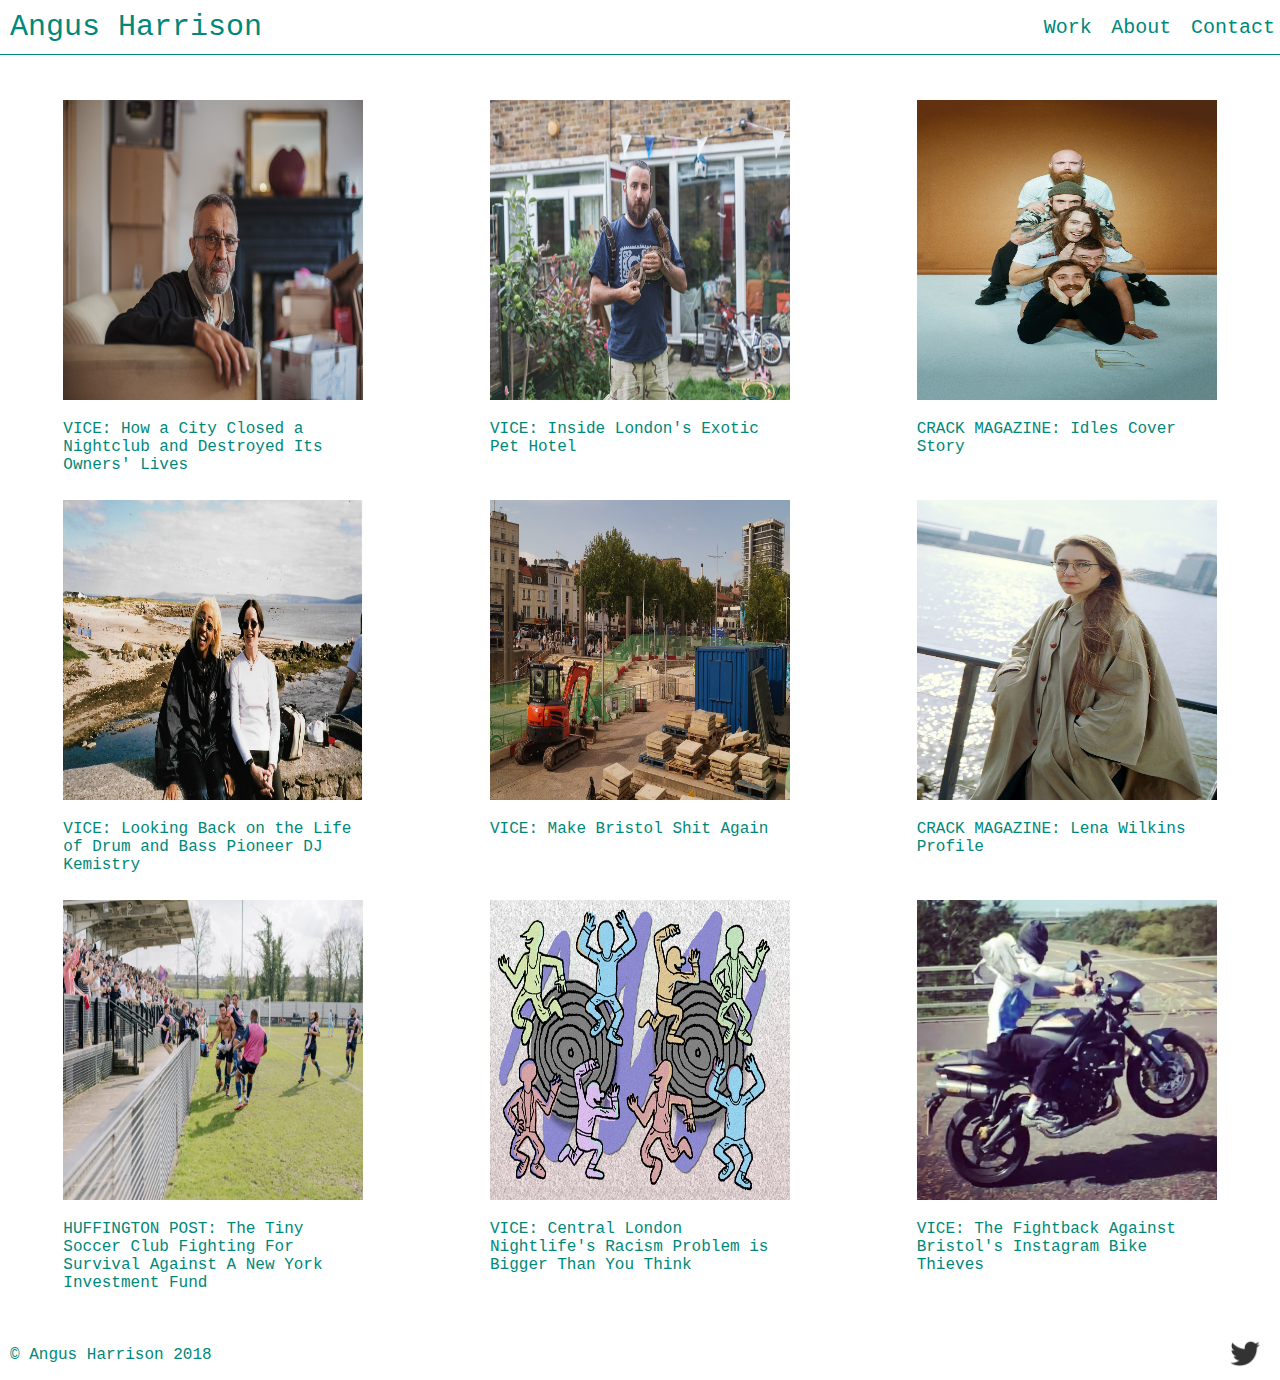
==== index.html @ ba7c9073 "First Commit" ====
<!DOCTYPE html>
<html lang="en" dir="ltr">
  <head>
    <meta charset="utf-8">
    <title>Angus Harrison</title>
     <link href="resources/css/index-style.css" type="text/css" rel="stylesheet">
  </head>
  <body>

    <!-- HEADER -->
    <header>
      <div class="Angus-Harrison">
       <span>Angus Harrison</span>
      </div>

      <div class="nav-bar">
        <nav>
          <span><a href="#">Work</a></span>
          <span><a href="#">About</a></span>
          <span><a href="#">Contact</a></span>
        </nav>
      </div>
    </header>

    <!-- MAIN BODY -->
    <main>
      <div class="thumbnails">
        <a href="https://www.vice.com/en_uk/article/59qxp3/how-a-city-closed-a-nightclub-and-destroyed-its-owners-lives" target="_blank"><img src="resources/Images/Plymouth.jpg" alt="Clubbing Cartoon"></a>
        <p class="thumbnail-text">VICE: How a City Closed a Nightclub and Destroyed Its Owners' Lives</p>
      </div>

      <div class="thumbnails">
        <a href="https://www.vice.com/en_uk/article/78bnv9/inside-londons-exotic-pets-hotel" target="_blank"><img src="resources/Images/exotic pets.jpg" alt="Exotic Pet"></a>
        <p class="thumbnail-text">VICE: Inside London's Exotic Pet Hotel</p>
      </div>

      <div class="thumbnails">
        <a href="https://crackmagazine.net/article/long-reads/idles-were-all-in-this-together" target="_blank"><img src="resources/Images/IDLES.jpg" alt="Idles Band"></a>
        <p class="thumbnail-text">CRACK MAGAZINE: Idles Cover Story</p>
      </div>

      <div class="thumbnails">
        <a href="https://www.vice.com/en_uk/article/d7jddw/looking-back-on-the-life-of-drum-and-bass-pioneer-dj-kemistry" target="_blank"><img src="resources/Images/Kemistry.jpg" alt="Kemistry Portrait"></a>
        <p class="thumbnail-text">VICE: Looking Back on the Life of Drum and Bass Pioneer DJ Kemistry</p>
      </div>

      <div class="thumbnails">
        <a href="https://www.vice.com/en_uk/article/7xxgj9/make-bristol-shit-again" target="_blank"><img src="resources/Images/bristol shit again.jpg" alt="Bristol"></a>
        <p class="thumbnail-text">VICE: Make Bristol Shit Again</p>
      </div>

      <div class="thumbnails">
        <a href="https://crackmagazine.net/article/long-reads/lena-willikens-the-sentimental-selector" target="_blank"><img src="resources/Images/lena willikens.jpg" alt="Lena Wilkins Portrait"></a>
        <p class="thumbnail-text">CRACK MAGAZINE: Lena Wilkins Profile</p>

      </div>

      <div class="thumbnails">
      <a href="https://www.huffingtonpost.com/entry/dulwich-hamlet-soccer-displacement_us_5ad86a26e4b0e4d0715d94d6?guccounter=1" target="_blank"><img src="resources/Images/dulwich.jpg" alt="Dulwich Football"></a>
      <p class="thumbnail-text">HUFFINGTON POST: The Tiny Soccer Club Fighting For Survival Against A New York Investment Fund</p>

      </div>

      <div class="thumbnails">
      <a href="https://www.vice.com/en_uk/article/78j87y/why-has-clubbing-in-central-london-become-such-a-challenge-for-people-of-colour" target="_blank"><img src="resources/Images/clubbing racism.jpg" alt="Clubbing Cartoon"></a>
      <p class="thumbnail-text">VICE: Central London Nightlife's Racism Problem is Bigger Than You Think</p>

      </div>

      <div class="thumbnails">
      <a href="https://www.vice.com/en_uk/article/evbmga/the-fightback-against-bristols-instagram-bike-thieves" target="_blank"><img src="resources/Images/bike theives.jpg" alt="Bike Theives"></a>
      <p class="thumbnail-text">VICE: The Fightback Against Bristol's Instagram Bike Thieves</p>

      </div>
    </main>

    <footer>
      <div class="copyright">
        <p>© Angus Harrison 2018</p>
      </div>
      <div class="twitter-logo">
        <a href="https://twitter.com/a_n_g_u_s?ref_src=twsrc%5Egoogle%7Ctwcamp%5Eserp%7Ctwgr%5Eauthor" target="_blank"><img src="resources/Images/black-white-metro-twitter-icon.png" alt="Twitter Logo"></a>
      </div>


    </footer>




  </body>
</html>
---- resources/css/index-style.css ----
/* UNIVERSAL */
body {
  margin: 0;
  padding: 0;
}

/* Header */
header {
  display: flex;
  justify-content: center;
  width: 100%;
  border-bottom: 1px solid #00887a;
  padding-top: 10px;
  padding-bottom: 10px;
  font-family: courier;
  color: #00887a;
  z-index: 1;
  position: fixed;
  background-color: white;
  align-items: center;
}

.nav-bar {
  margin-left: auto;
}

.nav-bar span {
  padding-right: 5px;
  padding-left: 5px;
  font-size: 20px;
}

.Angus-Harrison {
  font-size: 30px;
  padding-left: 10px;
}

.nav-bar a {
  color: #00887a;
  text-decoration: none;
}

.nav-bar a:hover {
  color: black;
  transition: .5s ease
}


/* MAIN BODY */

main {
  padding-top: 100px;
  display: flex;
  justify-content: space-around;
  flex-wrap: wrap;
  padding-bottom: 30px;
}

.thumbnails {
  width: 300px;
  height: 400px;
  margin-left: 35px;
  margin-right: 35px;
}

.thumbnails img a:hover{
  color: #00887a
}

.thumbnails img {
  width: 300px;
  height: 300px;
}

.thumbnails p {
  text-align: left;
  color: #00887a;
  font-family: courier;
}

.thumbnails img:hover {
  opacity: 0.3;
  transition: .5s ease
}

/* FOOTER */

footer {
  color: #00887a;
  font-family: courier;
  padding-left: 10px;
  display: flex;
  align-items: center;
  justify-content: center
}


.twitter-logo img {
  width: 30px;
  height: 30px;
}

.twitter-logo {
  margin-left: auto;
  padding-right: 20px;
}

.twitter-logo img:hover {
  opacity: 0.3;
  transition: .5s ease
}
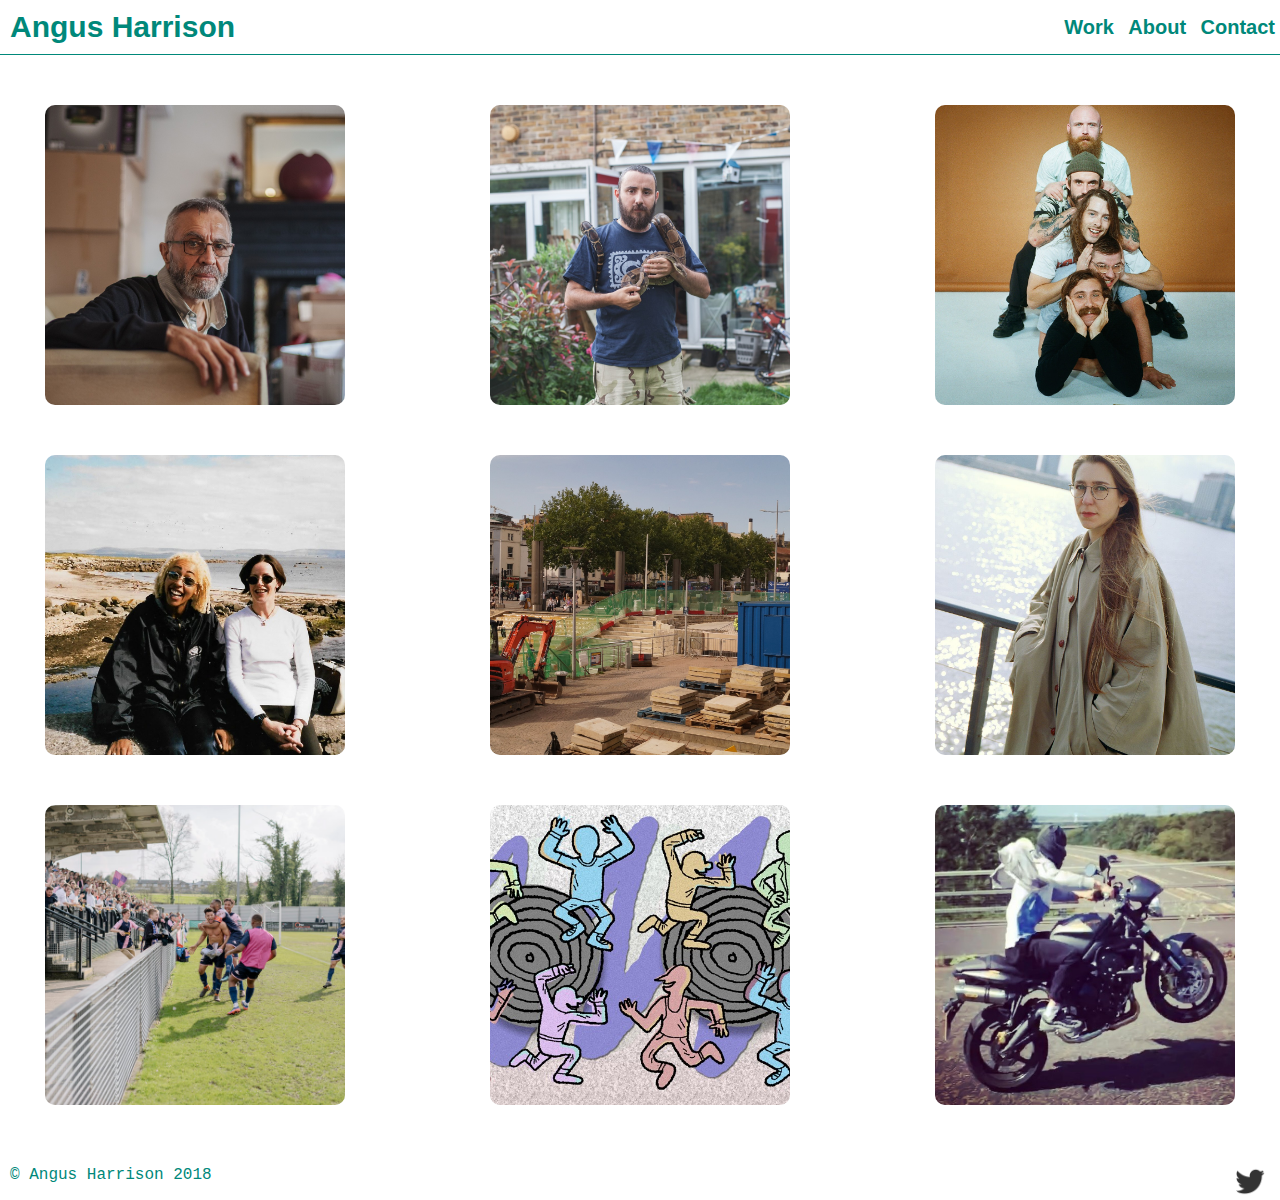
==== commit 1fb6eb91: "Add hover styles" ====
--- a/index.html
+++ b/index.html
@@ -25,51 +25,51 @@
     <!-- MAIN BODY -->
     <main>
       <div class="thumbnails">
-        <a href="https://www.vice.com/en_uk/article/59qxp3/how-a-city-closed-a-nightclub-and-destroyed-its-owners-lives" target="_blank"><img src="resources/Images/Plymouth.jpg" alt="Clubbing Cartoon"></a>
-        <p class="thumbnail-text">VICE: How a City Closed a Nightclub and Destroyed Its Owners' Lives</p>
-      </div>
+        <a  class="images" href="https://www.vice.com/en_uk/article/59qxp3/how-a-city-closed-a-nightclub-and-destroyed-its-owners-lives" target="_blank"><img src="resources/Images/Plymouth.jpg" alt="Clubbing Cartoon">
+        <span class="text-wrapper"><p class="thumbnail-text">VICE: How a City Closed a Nightclub and Destroyed Its Owners' Lives</p></span></a>
 
-      <div class="thumbnails">
-        <a href="https://www.vice.com/en_uk/article/78bnv9/inside-londons-exotic-pets-hotel" target="_blank"><img src="resources/Images/exotic pets.jpg" alt="Exotic Pet"></a>
-        <p class="thumbnail-text">VICE: Inside London's Exotic Pet Hotel</p>
-      </div>
 
-      <div class="thumbnails">
-        <a href="https://crackmagazine.net/article/long-reads/idles-were-all-in-this-together" target="_blank"><img src="resources/Images/IDLES.jpg" alt="Idles Band"></a>
-        <p class="thumbnail-text">CRACK MAGAZINE: Idles Cover Story</p>
-      </div>
 
-      <div class="thumbnails">
-        <a href="https://www.vice.com/en_uk/article/d7jddw/looking-back-on-the-life-of-drum-and-bass-pioneer-dj-kemistry" target="_blank"><img src="resources/Images/Kemistry.jpg" alt="Kemistry Portrait"></a>
-        <p class="thumbnail-text">VICE: Looking Back on the Life of Drum and Bass Pioneer DJ Kemistry</p>
-      </div>
+        <a  class="images" href="https://www.vice.com/en_uk/article/78bnv9/inside-londons-exotic-pets-hotel" target="_blank"><img src="resources/Images/exotic pets.jpg" alt="Exotic Pet">
+        <span class="text-wrapper"><span class="thumbnail-text">VICE: Inside London's Exotic Pet Hotel</span></span></a>
 
-      <div class="thumbnails">
-        <a href="https://www.vice.com/en_uk/article/7xxgj9/make-bristol-shit-again" target="_blank"><img src="resources/Images/bristol shit again.jpg" alt="Bristol"></a>
-        <p class="thumbnail-text">VICE: Make Bristol Shit Again</p>
-      </div>
 
-      <div class="thumbnails">
-        <a href="https://crackmagazine.net/article/long-reads/lena-willikens-the-sentimental-selector" target="_blank"><img src="resources/Images/lena willikens.jpg" alt="Lena Wilkins Portrait"></a>
-        <p class="thumbnail-text">CRACK MAGAZINE: Lena Wilkins Profile</p>
 
-      </div>
+        <a class="images" href="https://crackmagazine.net/article/long-reads/idles-were-all-in-this-together" target="_blank"><img src="resources/Images/IDLES.jpg" alt="Idles Band">
+        <span class="text-wrapper"><span class="thumbnail-text">CRACK MAGAZINE: Idles Cover Story</span></span></a>
 
-      <div class="thumbnails">
-      <a href="https://www.huffingtonpost.com/entry/dulwich-hamlet-soccer-displacement_us_5ad86a26e4b0e4d0715d94d6?guccounter=1" target="_blank"><img src="resources/Images/dulwich.jpg" alt="Dulwich Football"></a>
-      <p class="thumbnail-text">HUFFINGTON POST: The Tiny Soccer Club Fighting For Survival Against A New York Investment Fund</p>
 
-      </div>
 
-      <div class="thumbnails">
-      <a href="https://www.vice.com/en_uk/article/78j87y/why-has-clubbing-in-central-london-become-such-a-challenge-for-people-of-colour" target="_blank"><img src="resources/Images/clubbing racism.jpg" alt="Clubbing Cartoon"></a>
-      <p class="thumbnail-text">VICE: Central London Nightlife's Racism Problem is Bigger Than You Think</p>
+        <a class="images" href="https://www.vice.com/en_uk/article/d7jddw/looking-back-on-the-life-of-drum-and-bass-pioneer-dj-kemistry" target="_blank"><img src="resources/Images/Kemistry.jpg" alt="Kemistry Portrait">
+        <span class="text-wrapper"><span class="thumbnail-text">VICE: Looking Back on the Life of Drum and Bass Pioneer DJ Kemistry</span></span></a>
 
-      </div>
 
-      <div class="thumbnails">
-      <a href="https://www.vice.com/en_uk/article/evbmga/the-fightback-against-bristols-instagram-bike-thieves" target="_blank"><img src="resources/Images/bike theives.jpg" alt="Bike Theives"></a>
-      <p class="thumbnail-text">VICE: The Fightback Against Bristol's Instagram Bike Thieves</p>
+
+        <a class="images" href="https://www.vice.com/en_uk/article/7xxgj9/make-bristol-shit-again" target="_blank"><img src="resources/Images/bristol shit again.jpg" alt="Bristol">
+        <span class="text-wrapper"><span class="thumbnail-text">VICE: Make Bristol Shit Again</span></span></a>
+
+
+
+        <a class="images" href="https://crackmagazine.net/article/long-reads/lena-willikens-the-sentimental-selector" target="_blank"><img src="resources/Images/lena willikens.jpg" alt="Lena Wilkins Portrait">
+        <span class="text-wrapper"><span class="thumbnail-text">CRACK MAGAZINE: Lena Wilkins Profile</span></span></a>
+
+
+
+
+      <a class="images" href="https://www.huffingtonpost.com/entry/dulwich-hamlet-soccer-displacement_us_5ad86a26e4b0e4d0715d94d6?guccounter=1" target="_blank"><img src="resources/Images/dulwich.jpg" alt="Dulwich Football">
+      <span class="text-wrapper"><span class="thumbnail-text">HUFFINGTON POST: The Tiny Soccer Club Fighting For Survival Against A New York Investment Fund</span></span></a>
+
+
+
+
+      <a class="images" href="https://www.vice.com/en_uk/article/78j87y/why-has-clubbing-in-central-london-become-such-a-challenge-for-people-of-colour" target="_blank"><img src="resources/Images/clubbing racism.jpg" alt="Clubbing Cartoon">
+      <span class="text-wrapper"><span class="thumbnail-text">VICE: Central London Nightlife's Racism Problem is Bigger Than You Think</span></span></a>
+
+
+
+
+      <a class="images" href="https://www.vice.com/en_uk/article/evbmga/the-fightback-against-bristols-instagram-bike-thieves" target="_blank"><img src="resources/Images/bike theives.jpg" alt="Bike Theives">
+      <span class="text-wrapper"><span class="thumbnail-text">VICE: The Fightback Against Bristol's Instagram Bike Thieves</span></span></a>
 
       </div>
     </main>
@@ -79,7 +79,7 @@
         <p>© Angus Harrison 2018</p>
       </div>
       <div class="twitter-logo">
-        <a href="https://twitter.com/a_n_g_u_s?ref_src=twsrc%5Egoogle%7Ctwcamp%5Eserp%7Ctwgr%5Eauthor" target="_blank"><img src="resources/Images/black-white-metro-twitter-icon.png" alt="Twitter Logo"></a>
+        <a href="https://twitter.com/a_n_g_u_s?ref_src=twsrc%5Egoogle%7Ctwcamp%5Eserp%7Ctwgr%5Eauthor" target="_blank" class="images"><img src="resources/Images/black-white-metro-twitter-icon.png" alt="Twitter Logo"></a>
       </div>
 
 
--- a/resources/css/index-style.css
+++ b/resources/css/index-style.css
@@ -12,7 +12,8 @@
   border-bottom: 1px solid #00887a;
   padding-top: 10px;
   padding-bottom: 10px;
-  font-family: courier;
+  font-family: arial;
+  font-weight: bold;
   color: #00887a;
   z-index: 1;
   position: fixed;
@@ -49,38 +50,52 @@
 /* MAIN BODY */
 
 main {
-  padding-top: 100px;
-  display: flex;
-  justify-content: space-around;
-  flex-wrap: wrap;
-  padding-bottom: 30px;
+  max-width: 1200px;
+  margin: 0 auto;
 }
 
 .thumbnails {
-  width: 300px;
-  height: 400px;
-  margin-left: 35px;
-  margin-right: 35px;
+  padding-top: 100px;
+  display: flex;
+  flex-wrap: wrap;
+  justify-content: space-between;
 }
 
-.thumbnails img a:hover{
-  color: #00887a
+.images {
+  width: 300px;
+  height: 300px;
+  margin: 5px;
+  text-decoration: none;
+  padding-bottom: 40px;
 }
 
-.thumbnails img {
+.images img {
+  position: absolute;
   width: 300px;
   height: 300px;
+  object-fit: cover;
+  border-radius: 10px;
 }
 
-.thumbnails p {
-  text-align: left;
-  color: #00887a;
-  font-family: courier;
+.text-wrapper {
+  border-radius: 10px;
+  position: relative;
+  width: 300px;
+  height: 300px;
+  display: flex;
+  flex-direction: column;
+  justify-content: center;
+  text-align: center;
+  color: white;
+  opacity: 0;
+
+
 }
 
-.thumbnails img:hover {
-  opacity: 0.3;
-  transition: .5s ease
+.text-wrapper:hover {
+  transition: all 0.8s ease;
+  background: #00887a;
+  opacity: 0.8;
 }
 
 /* FOOTER */
@@ -91,7 +106,7 @@
   padding-left: 10px;
   display: flex;
   align-items: center;
-  justify-content: center
+  justify-content: center;
 }
 
 
@@ -102,10 +117,11 @@
 
 .twitter-logo {
   margin-left: auto;
-  padding-right: 20px;
+  padding-right: 40px;
 }
 
 .twitter-logo img:hover {
   opacity: 0.3;
-  transition: .5s ease
+  transition: .8s ease;
+
 }
